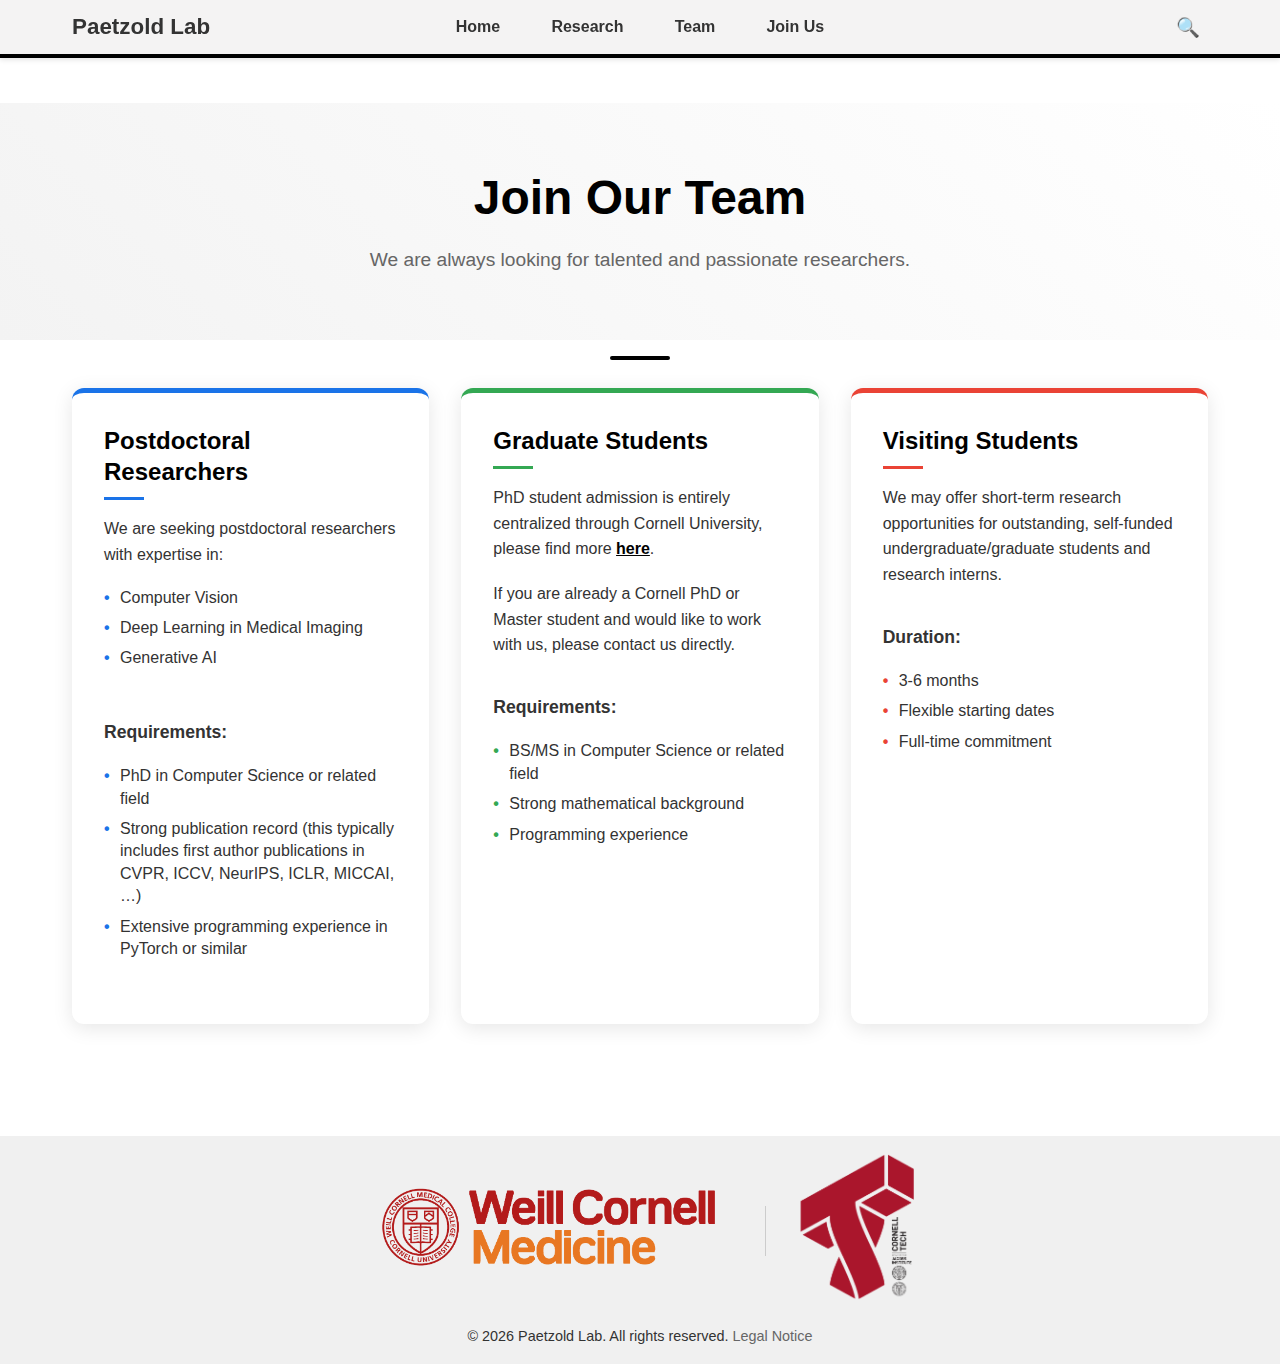
==== join_us.html @ 3d9d201b "bug fixes" ====
<!DOCTYPE html>
<html lang="en">
<head>
  <meta charset="UTF-8" />
  <title>Join Us - Paetzold Lab</title>
  <meta name="viewport" content="width=device-width, initial-scale=1.0" />
  <meta name="description" content="Paetzold Lab">
  <link rel="icon" type="image/png" href="images/web_logo.png">
  <link rel="stylesheet" href="css/style.css" />
  <link rel="stylesheet" href="css/joinus.css" />
  <script src="js/components.js" defer></script>
  <script src="js/main.js" defer></script>
</head>
<body>
  <!-- Component placeholders -->
  <div id="header-placeholder"></div>
  <div id="search-overlay-placeholder"></div>
    
  <main class="join-page">
    <section class="hero-section">
      <h1>Join Our Team</h1>
      <p>We are always looking for talented and passionate researchers.</p>
    </section>

    <section class="positions-section">
      <div class="position-card postdoc">
        <div class="position-content">
          <h2>Postdoctoral Researchers</h2>
          <p>We are seeking postdoctoral researchers with expertise in:</p>
          <ul>
            <li>Computer Vision</li>
            <li>Deep Learning in Medical Imaging</li>
            <li>Generative AI</li>
          </ul>
          <p class="requirements">Requirements:</p>
          <ul>
            <li>PhD in Computer Science or related field</li>
            <li>Strong publication record (this typically includes first author publications in CVPR, ICCV, NeurIPS, ICLR, MICCAI, …) </li>
            <li>Extensive programming experience in PyTorch or similar</li>
          </ul>
        </div>
      </div>

      <div class="position-card phd">
        <div class="position-content">
            <h2>Graduate Students</h2>
            <p>PhD student admission is entirely centralized through Cornell University, please find more <a href="https://gradschool.cornell.edu/admissions/" class="link-emphasis" target="_blank">here</a>.</p>
            <p>If you are already a Cornell PhD or Master student and would like to work with us, please contact us directly.</p>
            <p class="requirements">Requirements:</p>
            <ul>
                <li>BS/MS in Computer Science or related field</li>
                <li>Strong mathematical background</li>
                <li>Programming experience</li>
            </ul>
        </div>
      </div>

      <div class="position-card visiting">
        <div class="position-content">
          <h2>Visiting Students</h2>
          <p>We may offer short-term research opportunities for outstanding, self-funded undergraduate/graduate students and research interns.</p>
          <p class="requirements">Duration:</p>
          <ul>
            <li>3-6 months</li>
            <li>Flexible starting dates</li>
            <li>Full-time commitment</li>
          </ul>
        </div>
      </div>
    </section>
  </main>

  <div id="footer-placeholder"></div>
</body>
</html>
---- css/style.css ----
/*
 * Paetzold Lab - Main Stylesheet
 * 
 * Contents:
 * 1. CSS Variables & Reset
 * 2. Global Styles
 * 3. Header & Navigation
 * 4. Overlays
 * 5. Hero Carousel
 * 6. Cards & Content Sections
 * 7. Footer
 * 8. Profile Page
 * 9. Team Page
 * 10. Publications Section
 * 11. Animations
 * 12. Responsive Styles
 */

/* ========== 1. CSS VARIABLES & RESET ========== */
:root {
  /* Color scheme */
  --color-primary: #000000;
  --color-secondary: #f5f5f5;
  --color-accent: #0072ff;
  --color-text: #333333;
  --color-text-light: #666666;
  --color-bg: #ffffff;
  --color-bg-alt: #f8f8f8;
  --color-border: #eeeeee;
  
  /* Typography */
  --font-base: "Helvetica Neue", Arial, sans-serif;
  --font-size-base: 16px;
  --font-size-small: 0.9rem;
  --font-size-large: 1.2rem;
  --font-size-xl: 1.5rem;
  --font-size-xxl: 2rem;
  --font-size-huge: 3rem;
  
  /* Spacing */
  --spacing-xs: 0.5rem;
  --spacing-sm: 1rem;
  --spacing-md: 2rem;
  --spacing-lg: 3rem;
  --spacing-xl: 4rem;
  
  /* Layout */
  --border-radius-sm: 4px;
  --border-radius-md: 8px;
  --border-radius-lg: 12px;
  --max-width-content: 1200px;
  --header-height: 58px;
  
  /* Transitions */
  --transition-fast: 0.2s ease;
  --transition-medium: 0.3s ease;
  --transition-slow: 0.5s ease;
  
  /* Shadows */
  --shadow-small: 0 2px 5px rgba(0, 0, 0, 0.1);
  --shadow-medium: 0 5px 15px rgba(0, 0, 0, 0.05);
  --shadow-large: 0 10px 30px rgba(0, 0, 0, 0.1);
}

/* Reset */
* {
  margin: 0;
  padding: 0;
  box-sizing: border-box;
}

/* ========== 2. GLOBAL STYLES ========== */
body {
  font-family: var(--font-base);
  font-size: var(--font-size-base);
  background-color: var(--color-bg);
  color: var(--color-text);
  line-height: 1.6;
}

a {
  color: var(--color-text);
  text-decoration: none;
  transition: color var(--transition-medium);
}

a:hover {
  color: var(--color-primary);
}

h1, h2, h3, h4, h5, h6 {
  margin-bottom: var(--spacing-sm);
  line-height: 1.3;
}

button {
  cursor: pointer;
  border: none;
  background: none;
  font-family: var(--font-base);
}

ul {
  list-style: none;
}

img {
  max-width: 100%;
  height: auto;
}

.text-center {
  text-align: center;
}

/* ========== 3. HEADER & NAVIGATION ========== */
.header {
  width: 100%;
  background: rgba(241, 240, 240, 0.8);
  backdrop-filter: blur(8px);
  -webkit-backdrop-filter: blur(8px);
  box-shadow: var(--shadow-small);
  padding-bottom: 4px;
  position: fixed;
  top: 0;
  z-index: 1000;
  height: var(--header-height);
  box-sizing: border-box;
}

.header-inner {
  display: grid;
  grid-template-columns: 1fr auto 1fr;
  max-width: var(--max-width-content);
  margin: 0 auto;
  padding: 0.4rem var(--spacing-md);
  height: 100%;
  align-items: center;
}

.logo {
  font-size: 1.4rem;
  font-weight: bold;
  text-align: left;
  grid-column: 1;
}

.top-nav {
  display: flex;
  justify-content: center;
  align-items: center;
  grid-column: 2;
  width: auto;
}

.top-nav ul {
  list-style: none;
  display: flex;
  gap: clamp(0.5rem, 2vw, var(--spacing-md));
  justify-content: center;
  align-items: center;
  flex-wrap: nowrap;
}

.top-nav ul li a,
.nav-btn {
  text-decoration: none;
  border: none;
  background: none;
  color: var(--color-text);
  font-size: clamp(1.0rem, 1vw, 1rem);
  font-weight: 600;
  cursor: pointer;
  position: relative;
  padding: clamp(0.3rem, 0.5vw, 0.5rem) clamp(0.4rem, 1vw, 1rem);
  transition: color var(--transition-medium);
  white-space: nowrap;
}

.top-nav ul li a::after,
.nav-btn::after {
  content: '';
  position: absolute;
  bottom: 0;
  left: 50%;
  transform: translateX(-50%);
  width: 0;
  height: 2px;
  background-color: var(--color-primary);
  transition: width var(--transition-medium);
}

.top-nav ul li a:hover::after,
.nav-btn:hover::after,
.top-nav ul li a.active::after {
  width: 75%;
  height: 3px;
}

.top-nav ul li a:hover,
.top-nav ul li a.active,
.nav-btn:hover {
  color: var(--color-primary);
}

.nav-right {
  display: flex;
  justify-content: flex-end;
  grid-column: 3;
}

.nav-right .search-btn {
  background: none; 
  border: none;
  font-size: 1.2rem;
  cursor: pointer;
  padding: 0.5rem;
  transition: transform var(--transition-medium);
}

.nav-right .search-btn:hover {
  transform: scale(1.1) rotate(45deg);
}

.progress-container {
  width: 100%;
  height: 4px;
  background: #f3f3f3;
  position: absolute;
  bottom: 0;
  left: 0;
}

.progress-bar {
  height: 100%;
  background: var(--color-primary);
  width: 0;
  transition: width 0.3s;
}

/* ========== 4. OVERLAYS ========== */
.overlay {
  position: fixed;
  top: 0;
  left: 0;
  width: 100%;
  height: 100%;
  z-index: 2000;
  opacity: 0;
  pointer-events: none;
  transition: opacity var(--transition-fast);
  overflow-y: auto;
}

.overlay.active {
  opacity: 1;
  pointer-events: auto;
}

.blur-bg {
  position: absolute;
  width: 100%;
  height: 100%;
  background-color: rgba(0, 0, 0, 0.5); 
  backdrop-filter: blur(0px);
  opacity: 0;
  transition: opacity var(--transition-medium), backdrop-filter var(--transition-medium);
}

.overlay.active .blur-bg {
  opacity: 1;
  backdrop-filter: blur(8px); 
}

.overlay-content {
  position: absolute;
  top: var(--header-height);
  left: 50%;
  transform: translateX(-50%);
  width: 80%;
  max-width: var(--max-width-content);
  display: flex;
  justify-content: space-between;
  padding: var(--spacing-md);
  color: #fff;
  opacity: 0;
  transition: opacity var(--transition-slow);
}

.overlay.active .overlay-content {
  opacity: 1;
}

.overlay-left, .overlay-right {
  width: 45%;
}

.overlay-left h3, .overlay-right h3 {
  margin-bottom: var(--spacing-sm);
  font-size: var(--font-size-large);
}

.overlay-left ul li, .overlay-right ul li {
  margin: var(--spacing-xs) 0;
}

.overlay-left ul li a, .overlay-right ul li a {
  color: #fff;
  text-decoration: none;
  transition: opacity var(--transition-medium);
}

.overlay-left ul li a:hover, .overlay-right ul li a:hover {
  opacity: 0.8;
}

/* Search Overlay */
.search-content {
  position: absolute;
  top: 100px;
  left: 50%;
  transform: translateX(-50%);
  width: 90%;
  max-width: 800px;
  opacity: 0;
  transition: opacity var(--transition-medium);
}

.overlay.active .search-content {
  opacity: 1;
}

.search-container {
  width: 100%;
  padding: var(--spacing-md);
}

.search-input {
  width: 100%;
  padding: 0.5rem 0;
  font-size: 1.5rem;
  color: white;
  background: transparent;
  border: none;
  border-bottom: 2px solid rgba(255, 255, 255, 0.3);
  transition: border-color var(--transition-medium);
}

.search-input:focus {
  outline: none;
  border-bottom-color: white;
}

.search-results {
  margin-top: var(--spacing-md);
  display: grid;
  gap: var(--spacing-sm);
  grid-template-columns: repeat(auto-fill, minmax(300px, 1fr));
}

.search-result-item {
  background: rgba(255, 255, 255, 0.1);
  backdrop-filter: blur(4px);
  padding: var(--spacing-sm);
  border-radius: var(--border-radius-md);
  color: white;
  cursor: pointer;
  transition: transform var(--transition-fast), background var(--transition-fast);
}

.search-result-item:hover {
  transform: translateY(-2px);
  background: rgba(255, 255, 255, 0.2);
}

.highlight {
  background-color: rgba(255, 255, 0, 0.3);
  padding: 0 2px;
  border-radius: 2px;
}

/* Close button */
.overlay-close {
  position: absolute;
  top: var(--spacing-sm);
  right: var(--spacing-sm);
  font-size: 2rem;
  background: none;
  border: none;
  color: #ccc;
  cursor: pointer;
  transition: color var(--transition-medium);
}

.overlay-close:hover {
  color: #fff;
}

/* ========== 5. HERO CAROUSEL ========== */
.hero-carousel {
  width: 100%;
  position: relative;
  height: 80vh;
  overflow: hidden;
  background: var(--color-bg-alt);
  margin-top: var(--header-height);
}

.carousel-wrapper {
  display: flex;
  transition: transform 0.6s ease;
}

.carousel-slide {
  min-width: 100%;
  height: 80vh;
  position: relative;
  z-index: 2;
}

.carousel-slide .slide-content {
  color: rgb(255, 255, 255);
  mix-blend-mode: exclusion; 
}

.video-bg {
  position: absolute;
  top: 0;
  left: 0;
  width: 100%;
  height: 100%;
  z-index: 1;
}


.video-bg video {
  width: 100%;
  height: 100%;
  object-fit: cover;
  filter: saturate(0.8) brightness(0.9);
}

.slide-content {
  position: relative;
  z-index: 3;
  text-align: center;
  color: #fff;
  top: 40%;
  transform: translateY(-40%);
}

.slide-content h2 {
  font-size: 10rem;
  font-weight: bold;
  margin-bottom: var(--spacing-sm);
  text-shadow: 0 2px 5px rgba(0, 0, 0, 0.3);
}

.hero-btn {
  background: var(--color-primary);
  color: #fff;
  border: none;
  padding: 0.7rem 1.2rem;
  border-radius: var(--border-radius-sm);
  cursor: pointer;
  display: inline-block;
  text-decoration: none;
  font-size: 1.3rem;
  font-weight: 500;
  text-decoration: underline;
  transition: background var(--transition-medium), transform var(--transition-medium);
}

.hero-btn:hover {
  background: #333;
  transform: translateY(-2px);
  color: #fff;
}

.hero-btn-container {
  background: rgba(0, 0, 0, 0.8); 
  border-radius: 20px; 
  display: inline-block;
  padding: 0.5rem 1rem;
  margin-top: var(--spacing-sm);
}

/* Indicators (dots) */
.carousel-indicators {
  position: absolute;
  bottom: 10px;
  left: 50%;
  transform: translateX(-50%);
  display: flex;
  gap: 0.5rem;
  z-index: 4;
}

.dot {
  width: 8px;
  height: 8px;
  background: #ccc;
  border-radius: 50%;
  cursor: pointer;
  transition: background var(--transition-medium);
}

.dot.active {
  background: var(--color-primary);
}

/* Arrows */
.carousel-arrow {
  position: absolute;
  top: 50%;
  transform: translateY(-50%);
  background: rgba(255, 255, 255, 0.7);
  border: none;
  font-size: 1.5rem;
  width: 36px;
  height: 36px;
  cursor: pointer;
  z-index: 4;
  border-radius: 50%;
  transition: background var(--transition-medium);
  
  /* Fix centering of the arrow symbols */
  display: flex;
  justify-content: center;
  align-items: center;
  padding: 0; /* Remove any potential padding */
  line-height: 1; /* Reset line height which can affect vertical centering */
}

.carousel-arrow:hover {
  background: #fff;
}

.carousel-arrow.left {
  left: var(--spacing-sm);
}

.carousel-arrow.right {
  right: var(--spacing-sm);
}

.carousel-arrow > span {
  display: inline-block;
  transform: translateY(-2px);
}

/* ========== 6. CARDS & CONTENT SECTIONS ========== */
.small-cards-row {
  width: 90%;
  max-width: var(--max-width-content);
  margin: var(--spacing-md) auto;
  position: relative;
  overflow: hidden; 
}

.row-header {
  display: flex;
  align-items: center;
  justify-content: space-between;
  margin-bottom: var(--spacing-sm);
}

.row-header h2 {
  font-size: var(--font-size-xl);
}

.row-arrows {
  display: flex;
  gap: 0.5rem;
}

.row-arrow {
  background: #fff;
  border: 1px solid #ccc;
  width: 32px;
  height: 32px;
  font-size: 1rem;
  cursor: pointer;
  border-radius: 50%;
  transition: all var(--transition-medium);
}

.row-arrow:hover {
  background: var(--color-primary);
  color: white;
  border-color: var(--color-primary);
}

/* Updated Gallery Card CSS */
.small-card {
  height: 400px; /* Fixed height for the card */
  flex: 0 0 auto;
  width: auto; /* Allow width to vary */
  min-width: 160px; /* Minimum width */
  max-width: 1000px; /* Maximum width to prevent too wide cards */
  overflow: visible;
  position: relative;
  cursor: pointer;
  scroll-snap-align: start;
  transition: box-shadow var(--transition-medium), transform var(--transition-medium);
  z-index: 0;
  /* Use flexbox to organize content */
  display: flex;
  flex-direction: column;
  margin-right: 16px; /* Add space between cards */
}

.small-card-image {
  height: 340px; /* Fixed height for all images */
  width: 100%;
  border-radius: var(--border-radius-md);
  box-shadow: var(--shadow-small);
  transition: box-shadow var(--transition-medium);
  animation: imageSlide 10s linear infinite;
}
@keyframes imageSlide {
  0% { transform: translateX(0); }
  50% { transform: translateX(-20%); }
  100% { transform: translateX(0); }
}

.small-card-image img {
  width: 100%;
  height: 100%;
  object-fit: cover; /* This ensures the image covers the area while maintaining aspect ratio */
  transition: transform 0.3s ease;
}

.small-card:hover {
  transform: translateY(-5px);
}

.small-card:hover .small-card-image {
  box-shadow: var(--shadow-medium);
}

.small-card:hover .small-card-image img {
  transform: scale(1.05);
}

/* Year caption styling */
.card-year {
  font-size: 0.85rem;
  color: var(--color-text-light);
  text-align: center;
  margin-top: 8px;
  font-weight: 500;
}

.cards-scroll-wrapper {
  display: flex;
  gap: 0; /* We're using margin-right on cards instead */
  overflow-x: auto;
  padding: 10px 5px;
  scroll-behavior: smooth;
  -webkit-overflow-scrolling: touch;
}

/* Hide scrollbar for clean appearance */
.cards-scroll-wrapper::-webkit-scrollbar {
  display: none;
}

.cards-scroll-wrapper {
  -ms-overflow-style: none;  /* IE and Edge */
  scrollbar-width: none;     /* Firefox */
}

.small-card:hover .card-year {
  opacity: 1;
}

/* Loading state */
.loading {
  text-align: center;
  padding: var(--spacing-md);
  color: var(--color-text-light);
}

.loading::after {
  content: '';
  display: inline-block;
  width: 1em;
  height: 1em;
  border: 2px solid var(--color-text-light);
  border-radius: 50%;
  border-top-color: transparent;
  animation: spin 1s linear infinite;
  margin-left: 0.5rem;
}

@keyframes spin {
  to { transform: rotate(360deg); }
}

/* Component Placeholder (for development) */
.component-placeholder {
  padding: var(--spacing-md);
  background: #f0f0f0;
  border: 1px dashed #ccc;
  margin: var(--spacing-sm) 0;
  text-align: center;
  color: #666;
}

/* Updated Gallery Infinite Scroll Styles */
.gallery-overflow-container {
  width: 100%;
  overflow: hidden;
  position: relative;
}

.cards-scroll-wrapper.infinite-scroll {
  display: flex;
  width: fit-content; /* Allow container to be as wide as needed */
  animation: scrollLeft 90s linear infinite; /* Slower speed - 90 seconds per cycle */
  padding: 10px 0; /* Remove horizontal padding that could affect scrolling */
}

/* Remove the individual image animation that conflicts with scrolling */
.infinite-scroll .small-card-image {
  animation: none;
}

/* New animation for right-to-left scrolling */
@keyframes scrollLeft {
  0% {
    transform: translateX(0);
  }
  100% {
    transform: translateX(calc(-50% - 16px)); /* Perfect seamless loop point */
  }
}

/* Make sure small cards have consistent width for better scrolling */
.infinite-scroll .small-card {
  flex: 0 0 auto;
  width: auto;
  min-width: 10px;
  max-width: 800px; /* Limit max width for consistency */
  margin-right: 16px;
  display: flex;
  flex-direction: column;
}

/* Ensure images always display properly */
.infinite-scroll .small-card-image {
  height: 350px;
  overflow: hidden;
  display: flex;
  align-items: center;
  justify-content: center;
}

.infinite-scroll .small-card-image img {
  width: 100%;
  height: 100%;
  object-fit: cover;
}

/* Pause animation on hover for better user experience */
.cards-scroll-wrapper.infinite-scroll:hover {
  animation-play-state: paused;
}

/* ========== 7. FOOTER ========== */
.footer {
  text-align: center;
  padding: var(--spacing-sm);
  background: #f0f0f0;
  font-size: var(--font-size-small);
  margin-top: var(--spacing-xl);
}

.footer-logos {
  display: flex;
  align-items: center;
  justify-content: center;
  margin-bottom: var(--spacing-sm);
}

.footer-logo {
  max-width: 400px;
  max-height: 150px; 
  margin: 0 var(--spacing-sm);
}

.footer-divider {
  width: 1px;
  height: 50px;
  background-color: #ccc; 
}

/* ========== 8. PROFILE PAGE ========== */
.profile-page {
  padding: var(--spacing-md);
  padding-top: calc(var(--header-height) + var(--spacing-md));
}

.profile-container {
  display: flex;
  flex-wrap: wrap;
  gap: var(--spacing-md);
  justify-content: center;
  align-items: flex-start;
  max-width: var(--max-width-content);
  margin: 0 auto;
}

.profile-image {
  flex: 1;
  max-width: 300px;
}

.profile-image img {
  width: 100%;
  height: auto;
  border-radius: var(--border-radius-md);
  box-shadow: var(--shadow-medium);
}

.profile-details {
  flex: 2;
  max-width: 600px;
  text-align: left;
}

.profile-details h1 {
  font-size: var(--font-size-xxl);
  margin-bottom: var(--spacing-sm);
  border-bottom: 2px solid var(--color-primary);
  padding-bottom: var(--spacing-xs);
}

.profile-details p {
  font-size: var(--font-size-base);
  margin-bottom: var(--spacing-sm);
  line-height: 1.6;
}

.profile-bio h2 {
  font-size: var(--font-size-large);
  margin: var(--spacing-md) 0 var(--spacing-xs) 0;
  color: var(--color-primary);
}

.profile-bio ul {
  margin-bottom: var(--spacing-md);
  padding-left: var(--spacing-md);
}

.profile-bio ul li {
  margin-bottom: var(--spacing-xs);
  position: relative;
  list-style-type: disc;
}

.profile-links {
  display: flex;
  gap: var(--spacing-sm);
  margin-top: var(--spacing-sm);
  flex-wrap: wrap;
}

.profile-link {
  text-decoration: none;
  color: var(--color-accent);
  font-size: var(--font-size-base);
  transition: color var(--transition-medium);
  display: inline-flex;
  align-items: center;
  gap: 0.3rem;
}

.profile-link:hover {
  color: #0056b3;
  text-decoration: underline;
}

/* ========== 9. TEAM PAGE ========== */
.team-page {
  padding: var(--spacing-md);
  padding-top: calc(var(--header-height) + var(--spacing-md));
  text-align: center;
  /* max-width: var(--max-width-content); */
  margin: 0 auto;
}

.team-section {
  margin-bottom: var(--spacing-xl);
}

.team-section h2 {
  font-size: var(--font-size-xxl);
  margin-bottom: var(--spacing-lg);
  position: relative;
  display: inline-block;
}

.team-section h2::after {
  content: "";
  position: absolute;
  width: 50px;
  height: 3px;
  background-color: var(--color-primary);
  bottom: -10px;
  left: 50%;
  transform: translateX(-50%);
}

.team-grid {
  display: flex;
  flex-wrap: wrap;
  gap: var(--spacing-md);
  justify-content: center;
}

.team-card {
  width: 200px;
  text-align: center;
  text-decoration: none;
  color: inherit;
  transition: transform var(--transition-medium), box-shadow var(--transition-medium);
}

.team-card img {
  width: 100%;
  height: auto;
  border-radius: var(--border-radius-md);
  transition: box-shadow var(--transition-medium);
}

.team-card:hover img {
  box-shadow: var(--shadow-medium);
}

.team-card:hover {
  transform: translateY(-5px);
}

.team-card h3 {
  margin-top: var(--spacing-xs);
  font-size: var(--font-size-large);
}

/* ========== 10. PUBLICATIONS SECTION ========== */
.publications-showcase {
  padding: var(--spacing-xl) var(--spacing-md);
  padding-top: 3rem;
  position: relative;
  background: #fff;
}

.publications-showcase .button-container {
  text-align: left;
  margin-top: var(--spacing-md);
  padding-left: var(--spacing-sm); /* Add some left padding to align with cards */
  max-width: var(--max-width-content);
  margin: var(--spacing-md) auto 0;
}


.section-header {
  font-size: var(--font-size-xl);
  text-align: center;
  margin-bottom: var(--spacing-xl);
  padding: 0 var(--spacing-sm);
}

.section-header h2 {
  display: inline-block;         /* allows the line to be centered under text */
  position: relative;            /* for positioning the pseudo-element */
  margin: 0 auto;                /* center the h2 itself in its container */
  text-align: center;            /* ensures text is centered if the h2 is wider */
  
  /* fade in from below (like fadeInUp) */
  opacity: 0;
  transform: translateY(20px);
  animation: fadeInUp 0.8s ease forwards;
}

/* The horizontal line under the heading */
.section-header h2::after {
  content: '';
  position: absolute;
  bottom: -10px;
  left: 50%;
  width: 60px;             /* adjust width to your preference */
  height: 3px;             /* adjust thickness to your preference */
  background: #000;
  
  /* Start hidden/translated so it can fade/slide up */
  opacity: 0;
  transform: translate(-50%, 20px);
  
  /* Use the same fadeInUpLine keyframe with a delay so it appears after the text */
  animation: fadeInUpLine 1s ease 0.3s forwards;
}

/* Example keyframes (same as used for the AI x Medicine line) */
@keyframes fadeInUp {
  to {
    opacity: 1;
    transform: translateY(0);
  }
}

@keyframes fadeInUpLine {
  0% {
    opacity: 0;
    transform: translate(-50%, 20px);
  }
  100% {
    opacity: 1;
    transform: translate(-50%, 0);
  }
}

.pub-featured-wrapper {
  position: relative;
  margin: var(--spacing-md) 0;
}

.pub-featured {
  display: flex;
  gap: var(--spacing-md);
  overflow-x: auto;
  scroll-behavior: smooth;
  scrollbar-width: none;
  padding: var(--spacing-sm);
}

.pub-featured::-webkit-scrollbar {
  display: none;
}

.pub-card {
  min-width: 380px;
  background: white;
  border-radius: var(--border-radius-lg);
  overflow: hidden;
  transition: all 0.4s cubic-bezier(0.4, 0, 0.2, 1);
  box-shadow: var(--shadow-small);
}

.pub-card:hover {
  box-shadow: var(--shadow-medium);
  transform: translateY(-5px);
}

.pub-scroll-btn {
  position: absolute;
  top: 50%;
  transform: translateY(-50%);
  width: 40px;
  height: 40px;
  border-radius: 50%;
  background: white;
  border: 1px solid #eee;
  cursor: pointer;
  z-index: 2;
  transition: all var(--transition-medium);
}

.pub-scroll-btn:hover {
  background: #f8f8f8;
  box-shadow: var(--shadow-small);
}

.pub-scroll-btn.left {
  left: -20px;
}

.pub-scroll-btn.right {
  right: -20px;
}

.pub-card-image {
  height: 240px;
  overflow: hidden;
  position: relative;
}

.pub-card-image img {
  width: 100%;
  height: 100%;
  object-fit: cover;
  transition: transform 0.6s;
}

.pub-card:hover .pub-card-image img {
  transform: scale(1.1);
}

.pub-card-content {
  padding: 1.5rem;
}

.pub-card-meta {
  display: flex;
  flex-wrap: wrap;
  gap: 0.3rem;
  margin-bottom: 0.6rem;
}

.pub-card-badge {
  font-size: 0.8rem;
  padding: 0.25rem 0.75rem;
  border-radius: 20px;
  background: #f0f0f0;
  white-space: nowrap;
  display: inline-block;
  margin: 0.2rem 0.2rem 0.2rem 0;
  text-overflow: ellipsis;
  max-width: 120px;
  overflow: hidden;
}

.pub-card-badge.medical-imaging {
  background-color: #e1f5fe;
  color: #0277bd;
}

.pub-card-badge.gnn {
  background-color: #e8f5e9;
  color: #2e7d32;
}

.pub-card-badge.generative {
  background-color: #fff8e1;
  color: #ff8f00;
}

.pub-card-badge.topology {
  background-color: #f3e5f5;
  color: #7b1fa2;
}

.pub-card-badge.microscopy {
  background-color: #e0f7fa;
  color: #00838f;
}


.pub-card h3 {
  font-size: var(--font-size-large);
  margin: var(--spacing-xs) 0;
  line-height: 1.4;
}

.pub-metrics {
  display: flex;
  gap: var(--spacing-sm);
  margin-top: var(--spacing-sm);
  font-size: var(--font-size-small);
  color: var(--color-text-light);
}

.metric {
  display: flex;
  align-items: center;
  gap: 0.3rem;
}

.view-all-btn {
  text-decoration: none;
  color: var(--color-primary);
  display: inline-flex;
  align-items: center;
  gap: 0.5rem;
  padding: 0.8rem 1.5rem;
  border: 2px solid var(--color-primary);
  border-radius: 30px;
  font-weight: 500;
  transition: all var(--transition-medium);
  margin-left: var(--spacing-sm);
}

.view-all-btn:hover {
  background: var(--color-primary);
  color: #fff;
  transform: translateY(-2px);
}

.view-all-btn svg {
  transition: transform var(--transition-medium);
}

.view-all-btn:hover svg {
  transform: translateX(5px);
}

.view-all-btn path {
  fill: currentColor;
}

/* ========== 11. ANIMATIONS ========== */
@keyframes fadeInUp {
  to {
    opacity: 1;
    transform: translateY(0);
  }
}

@keyframes typing {
  from { width: 0 }
  to { width: 17ch }
}

@keyframes blink-caret {
  from, to { border-color: transparent }
  50% { border-color: black }
}

.typing-title {
  opacity: 0;
  position: relative;
  margin: 0;
  font-family: monospace;
  font-size: 2.5rem;
  font-weight: 500;
  margin-bottom: var(--spacing-md);
  white-space: pre;  
  overflow: hidden;  
  width: calc(17ch + 8px);
  border-right: 2px solid transparent; 
  height: 1.2em;  
}

.typing-title.animate {
  opacity: 1;
  animation: 
    typing 2s steps(17),
    blink-caret 0.75s step-end infinite;
}

.auto-scroll-gallery {
  overflow: hidden;
  position: relative; 
}

.auto-scrolling {
  display: inline-flex;
  /* animation: scrollLeft 20s linear infinite; */
}

@keyframes scrollLeft {
  0% {
    transform: translateX(0);
  }
  100% {
    transform: translateX(-100%); /* Adjust for smoother looping without gaps */
  }
}

/* ========== 12. RESPONSIVE STYLES ========== */
@media (max-width: 1024px) {
  :root {
    --font-size-huge: 2.5rem;
  }
  
  .slide-content h2 {
    font-size: 5rem;
  }
  
  .pub-card {
    min-width: 300px;
  }
  :root {
    --header-height: 58px; /* Smaller header for tablets */
  }
  
  .logo {
    font-size: 1.2rem;
    flex: 0 0 auto; /* Don't allow logo to shrink */
  }
  
  .hero-carousel,
  .carousel-slide {
    height: 40vh;
  }
}

@media (max-width: 768px) {
  :root {
    --font-size-huge: 2rem;
    --spacing-xl: 3rem;
    --spacing-lg: 2rem;
  }

  .header-inner {
    padding: 0.4rem var(--spacing-sm);
  }

  .logo {
    font-size: 0.9rem;
  }
  
  .top-nav ul {
    gap: var(--spacing-sm);
  }
  
  .top-nav ul li a,
  .nav-btn {
    font-size: 0.9rem;
    padding: 0.5rem;
  }
  
  .hero-carousel,
  .carousel-slide {
    height: 40vh;
  }
  
  .slide-content h2 {
    font-size: 3rem;
  }
  
  .slide-content p {
    font-size: 0.9rem;
  }
  
  .hero-btn {
    font-size: 1rem;
  }
  
  .overlay-content {
    flex-direction: column;
    gap: var(--spacing-md);
  }
  
  .overlay-left,
  .overlay-right {
    width: 100%;
  }
  
  .profile-container,
  .team-grid {
    gap: var(--spacing-md);
  }
  
  .pub-featured {
    gap: var(--spacing-sm);
  }
  
  .pub-card {
    min-width: 260px;
  }
  
  .footer-logo {
    max-width: 200px;
    max-height: 80px;
  }
}


@media (max-width: 600px) {
  .nav-right {
    flex: 0 0 auto; /* Don't allow right section to shrink */
  }
  
  .top-nav {
    flex: 1; /* Allow nav to take remaining space */
    justify-content: center; /* Keep centered - key fix */
    overflow-x: auto; /* Enable horizontal scrolling only when needed */
    -webkit-overflow-scrolling: touch;
    scrollbar-width: none; /* Hide scrollbar in Firefox */
    -ms-overflow-style: none; /* Hide scrollbar in IE/Edge */
  }
  
  .top-nav::-webkit-scrollbar {
    display: none; /* Hide scrollbar in Chrome/Safari */
  }
  
  .top-nav ul {
    padding: 0;
    margin: 0 auto;
    width: auto; /* Let it size naturally */
  }
}


@media (max-width: 480px) {
  :root {
    --font-size-xxl: 1.8rem;
    --font-size-xl: 1.3rem;
    --spacing-md: 1.5rem;
  }
  
  .header-inner {
    gap: 0.3rem;
  }
  
  .logo {
    font-size: 0.9rem;
    margin-right: var(--spacing-xs);
  }
  
  .top-nav ul {
    gap: 0.1rem;
  }
  
  .top-nav ul li a,
  .nav-btn {
    font-size: 0.8rem;
    padding: 0.4rem;
  }
  
  .hero-carousel,
  .carousel-slide {
    height: 30vh;
  }
  
  .slide-content h2 {
    font-size: 2rem;
  }
  
  .carousel-arrow {
    width: 30px;
    height: 30px;
    font-size: 1rem;
  }
  
  .pub-scroll-btn {
    width: 30px;
    height: 30px;
  }
  
  .team-card {
    width: 150px;
  }
}

/* Firefox support for backdrop-filter */
@supports not (backdrop-filter: blur(8px)) {
  .header {
    background: rgba(241, 240, 240, 0.95);
  }
  
  .overlay .blur-bg {
    background: rgba(0, 0, 0, 0.9);
  }
  
  .search-result-item {
    background: rgba(255, 255, 255, 0.3);
  }
}
---- css/joinus.css ----
/*
 * Paetzold Lab - Join Us Page Styles
 * 
 * Contents:
 * 1. Page Layout
 * 2. Hero Section
 * 3. Position Cards
 * 4. Card Content Styles
 * 5. Responsive Styles
 */

/* ========== 1. PAGE LAYOUT ========== */
.join-page {
  padding-top: calc(71px + 2rem);
  min-height: calc(100vh - 71px);
  background: #fff;
}

/* ========== 2. HERO SECTION ========== */
.hero-section {
  text-align: center;
  padding: 4rem 2rem;
  background: linear-gradient(45deg, #f3f3f3, #fff);
  position: relative;
}

.hero-section::after {
  content: '';
  position: absolute;
  bottom: -20px;
  left: 50%;
  transform: translateX(-50%);
  width: 60px;
  height: 4px;
  background: #000;
  border-radius: 2px;
}

.hero-section h1 {
  font-size: 3rem;
  margin-bottom: 1rem;
  position: relative;
  display: inline-block;
  color: #000;
}

.hero-section p {
  font-size: 1.2rem;
  max-width: 600px;
  margin: 0 auto;
  color: #666;
  line-height: 1.6;
}

/* ========== 3. POSITION CARDS ========== */
.positions-section {
  max-width: 1200px;
  margin: 0 auto;
  padding: 3rem 2rem;
  display: grid;
  grid-template-columns: repeat(auto-fit, minmax(300px, 1fr));
  gap: 2rem;
}

.position-card {
  background: #fff;
  border-radius: 12px;
  overflow: hidden;
  box-shadow: 0 4px 20px rgba(0,0,0,0.1);
  transition: transform 0.3s, box-shadow 0.3s;
  height: 100%;
  display: flex;
  flex-direction: column;
}

.position-card:hover {
  transform: translateY(-5px);
  box-shadow: 0 6px 30px rgba(0,0,0,0.15);
}

/* Card color accents */
.position-card.postdoc {
  border-top: 5px solid #1a73e8;
}

.position-card.phd {
  border-top: 5px solid #34a853;
}

.position-card.visiting {
  border-top: 5px solid #ea4335;
}

/* ========== 4. CARD CONTENT STYLES ========== */
.position-content {
  padding: 2rem;
  flex: 1;
  display: flex;
  flex-direction: column;
}

.position-content h2 {
  font-size: 1.5rem;
  margin-bottom: 1rem;
  color: #000;
  position: relative;
  padding-bottom: 0.8rem;
}

.position-content h2::after {
  content: '';
  position: absolute;
  bottom: 0;
  left: 0;
  width: 40px;
  height: 3px;
  background-color: currentColor;
}

.position-card.postdoc h2::after {
  background-color: #1a73e8;
}

.position-card.phd h2::after {
  background-color: #34a853;
}

.position-card.visiting h2::after {
  background-color: #ea4335;
}

.position-content p {
  margin-bottom: 1.2rem;
  line-height: 1.6;
  color: #333;
}

.position-content ul {
  list-style: none;
  padding-left: 1rem;
  margin-bottom: 1.5rem;
}

.position-content ul li {
  margin-bottom: 0.5rem;
  position: relative;
  line-height: 1.4;
}

.position-content ul li:before {
  content: "•";
  color: #000;
  font-weight: bold;
  position: absolute;
  left: -1rem;
}

.position-card.postdoc ul li:before {
  color: #1a73e8;
}

.position-card.phd ul li:before {
  color: #34a853;
}

.position-card.visiting ul li:before {
  color: #ea4335;
}

.requirements {
  font-weight: 600;
  margin: 1rem 0 0.5rem;
  font-size: 1.1rem;
}

.apply-btn {
  display: inline-block;
  padding: 0.8rem 2rem;
  background: #000;
  color: #fff;
  text-decoration: none;
  border-radius: 4px;
  transition: transform 0.3s;
  margin-top: auto;
  align-self: flex-start;
}

.apply-btn:hover {
  transform: translateY(-2px);
}

.link-emphasis {
  text-decoration: underline;
  font-weight: 600;
  color: #000;
  transition: opacity 0.3s;
}

.link-emphasis:hover {
  opacity: 0.7;
}

/* ========== 5. RESPONSIVE STYLES ========== */
@media (max-width: 768px) {
  .positions-section {
    grid-template-columns: 1fr;
    padding: 2rem 1rem;
  }
  
  .hero-section {
    padding: 2rem 1rem;
  }
  
  .hero-section h1 {
    font-size: 2rem;
  }
  
  .hero-section p {
    font-size: 1rem;
  }
  
  .position-content {
    padding: 1.5rem;
  }
  
  .position-content h2 {
    font-size: 1.3rem;
  }
}

@media (max-width: 480px) {
  .hero-section {
    padding: 1.5rem 1rem;
  }
  
  .positions-section {
    gap: 1.5rem;
    padding: 1.5rem 1rem;
  }
  
  .position-content {
    padding: 1.2rem;
  }
  
  .position-content ul {
    padding-left: 0.8rem;
  }
  
  .position-content ul li:before {
    left: -0.8rem;
  }
}
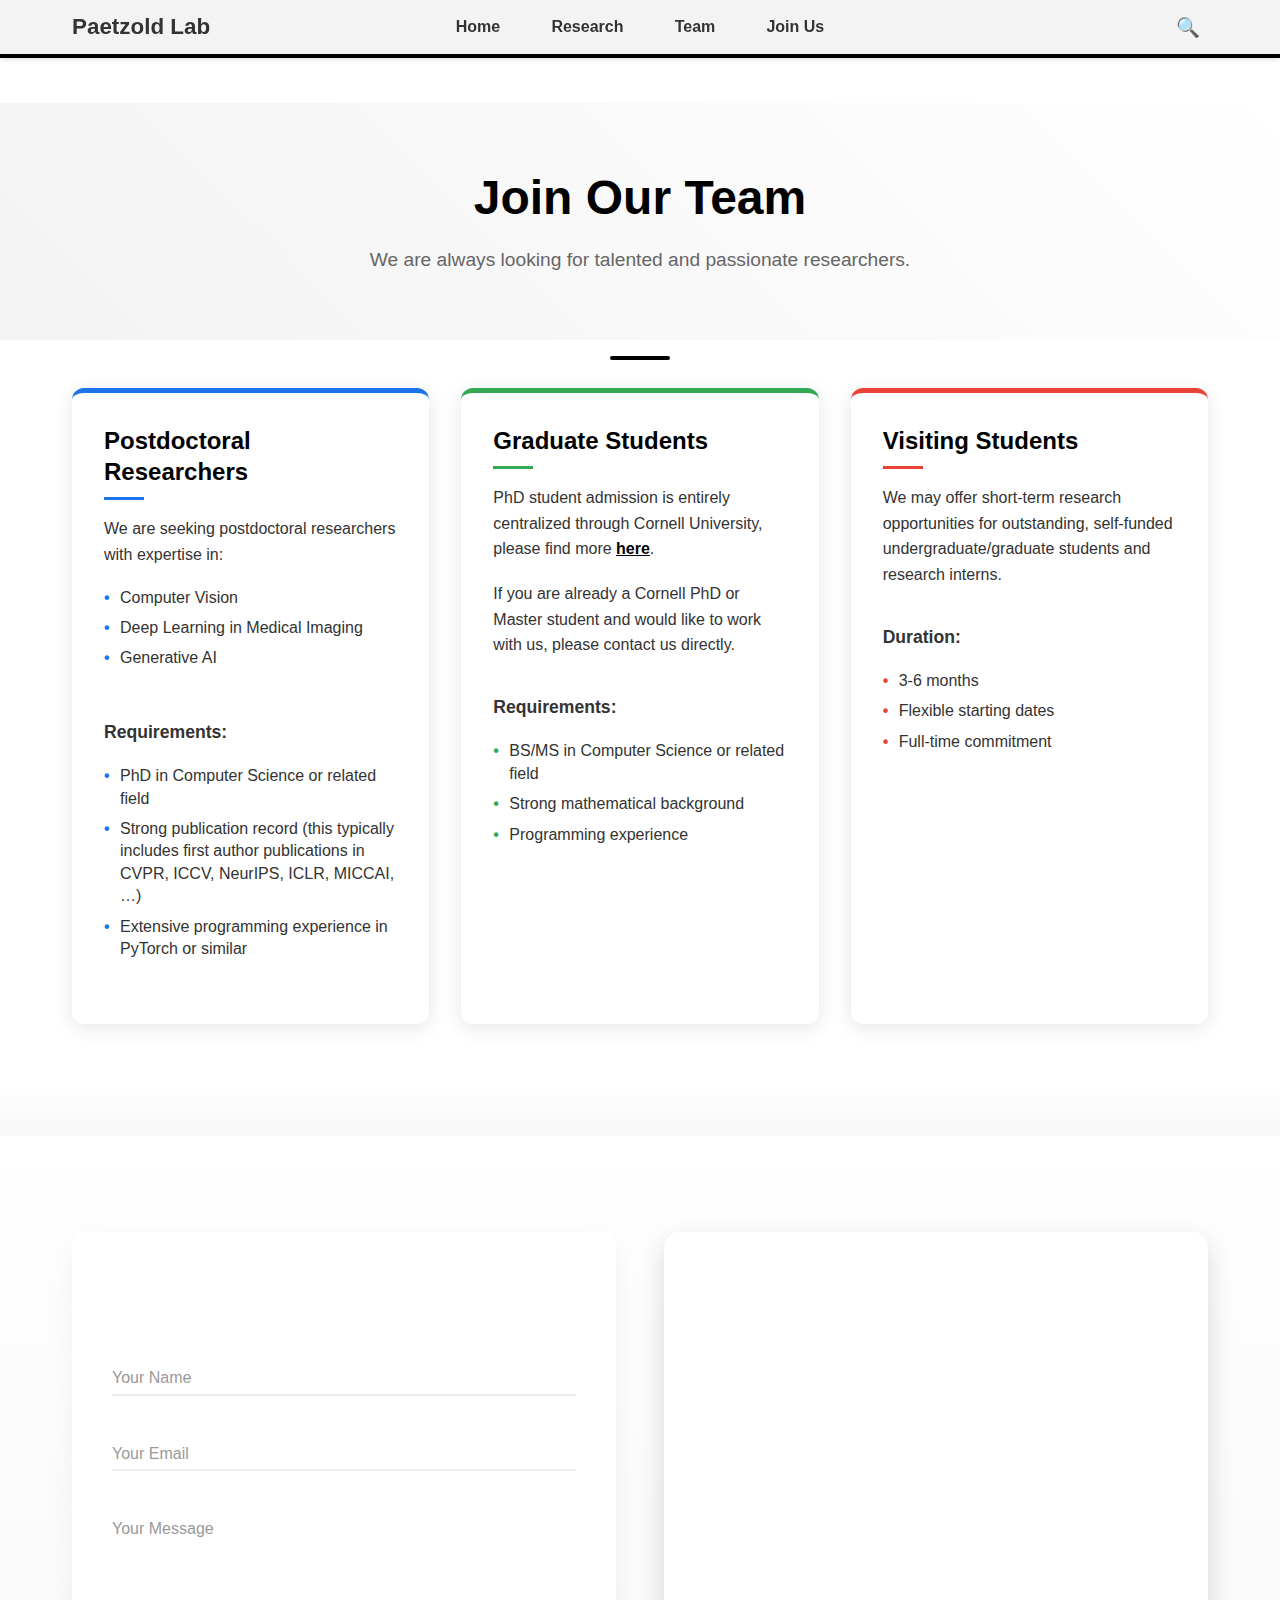
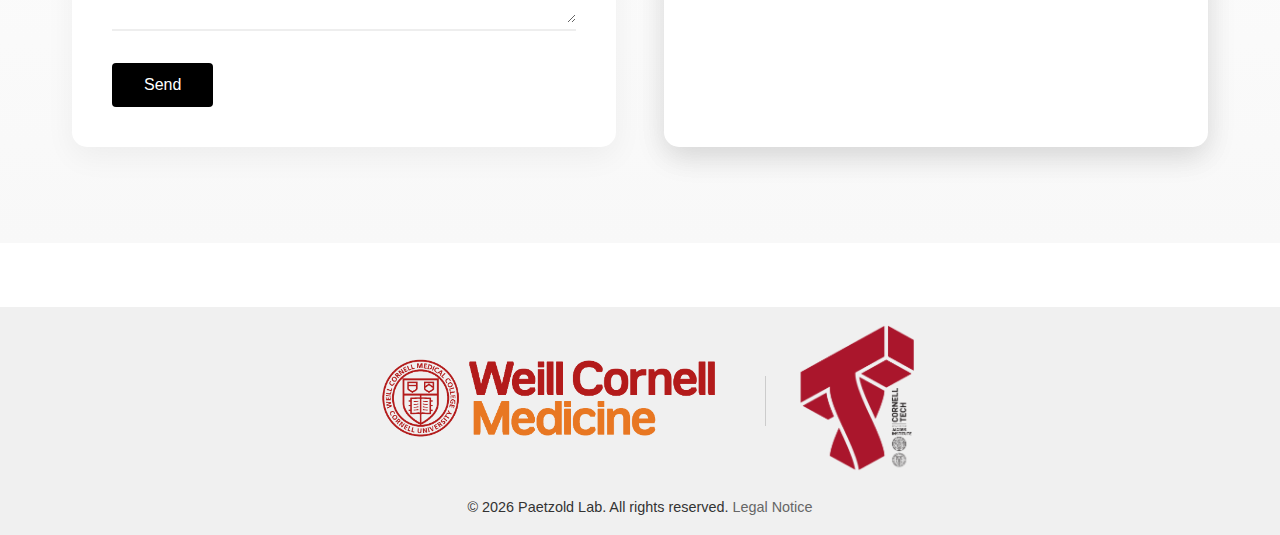
==== commit d30fa514: "bug fixes" ====
--- a/join_us.html
+++ b/join_us.html
@@ -8,6 +8,7 @@
   <link rel="icon" type="image/png" href="images/web_logo.png">
   <link rel="stylesheet" href="css/style.css" />
   <link rel="stylesheet" href="css/joinus.css" />
+  <link rel="stylesheet" href="css/contact.css" />
   <script src="js/components.js" defer></script>
   <script src="js/main.js" defer></script>
 </head>
@@ -69,6 +70,45 @@
       </div>
     </section>
   </main>
+  <section class="contact-section">
+    <div class="contact-container">
+      <section class="contact-form-section">
+        <h1 class="typing-title">Send us a message</h1>
+        <form class="contact-form" id="contact-form">
+          <div class="form-group">
+            <input type="text" id="name" placeholder=" " required>
+            <label for="name">Your Name</label>
+            <span class="focus-border"></span>
+          </div>
+          
+          <div class="form-group">
+            <input type="email" id="email" placeholder=" " required>
+            <label for="email">Your Email</label>
+            <span class="focus-border"></span>
+          </div>
+          
+          <div class="form-group">
+            <textarea id="message" placeholder=" " required></textarea>
+            <label for="message">Your Message</label>
+            <span class="focus-border"></span>
+          </div>
+
+          <button type="submit" class="submit-btn">
+            Send 
+            <span class="btn-hover"></span>
+          </button>
+        </form>
+      </section>
+
+      <section class="map-section">
+        <div class="map-container">
+          <iframe 
+            src="https://www.google.com/maps/embed?pb=!1m18!1m12!1m3!1d3022.29052440226!2d-73.95881038718849!3d40.75563443482199!2m3!1f0!2f0!3f0!3m2!1i1024!2i768!4f13.1!3m3!1m2!1s0x89c259ba857dd7a7%3A0xa9377b1a9772ce08!2sCornell%20Tech!5e0!3m2!1sen!2sus!4v1736203182370!5m2!1sen!2sus"
+            width="100%" height="100%" style="border:0;" allowfullscreen="" loading="lazy"></iframe>
+        </div>
+      </section>
+    </div>
+  </section>
 
   <div id="footer-placeholder"></div>
 </body>
--- a/css/contact.css
+++ b/css/contact.css
@@ -0,0 +1,283 @@
+/*
+ * Paetzold Lab - Contact Page Styles
+ */
+
+/* ========== CONTACT SECTION LAYOUT ========== */
+.contact-section {
+  background: linear-gradient(to bottom, #fff, #f8f8f8);
+  padding: 6rem 0;
+  position: relative;
+  margin-top: 4rem;
+}
+
+.contact-page {
+  padding: 2rem;
+  padding-top: calc(71px + 2rem);
+  min-height: calc(100vh - 71px);
+  background: linear-gradient(to bottom, #fff, #f8f8f8);
+}
+
+.contact-section::before {
+  content: '';
+  position: absolute;
+  top: -50px;
+  left: 0;
+  right: 0;
+  height: 50px;
+  background: linear-gradient(to bottom, transparent, rgba(0,0,0,0.03));
+}
+
+.contact-container {
+  max-width: 1200px;
+  margin: 0 auto;
+  display: grid;
+  grid-template-columns: 1fr 1fr;
+  gap: 3rem;
+  padding: 0 2rem;
+  min-height: 500px;
+}
+
+.contact-form-section,
+.map-section {
+  background: #fff;
+  border-radius: 15px;
+  box-shadow: 0 10px 30px rgba(0,0,0,0.05);
+  /* No fixed height so the content can grow */
+}
+
+.contact-form-section {
+  padding: 2.5rem;
+  display: flex;
+  flex-direction: column;
+  overflow-y: auto; /* Allow scrolling if content overflows */
+}
+
+/* ========== CONTACT FORM STYLES ========== */
+/* Typing animation for the title */
+.typing-title {
+  margin: 0;
+  font-family: monospace;
+  font-size: 2.5rem;
+  font-weight: bold; /* Make it bold */
+  margin-bottom: 2rem;
+  white-space: pre;
+  overflow: hidden;
+  width: calc(17ch + 8px);
+  border-right: 2px solid transparent;
+  height: 1.2em;
+  opacity: 0;
+}
+.typing-title.animate {
+  opacity: 1;
+  animation:
+    typing 2s steps(17),
+    blink-caret 0.75s step-end infinite;
+}
+
+.contact-form {
+  width: 100%;
+}
+
+/* Each form group: label + input/textarea + bottom line */
+.form-group {
+  position: relative;
+  margin-bottom: 2rem;
+}
+
+/* Remove default borders, rely on .focus-border for the line */
+.form-group input,
+.form-group textarea {
+  width: 100%;
+  padding: 0.8rem 0;  /* Top/bottom padding only, so label sits neatly */
+  font-size: 1rem;
+  border: none;
+  background: transparent;
+  /* So the built-in validation doesn't show a red outline */
+  outline: none;
+  /* We won't have a bottom border here to avoid double lines */
+  /* Ensure placeholders exist in HTML so :placeholder-shown works */
+}
+
+/* The faint line under each field, turning black on focus */
+.focus-border {
+  position: absolute;
+  bottom: 0;
+  left: 0;
+  width: 100%;
+  height: 2px;
+  background: #eee;  /* faint line by default */
+  transition: background 0.3s ease;
+}
+.form-group input:focus ~ .focus-border,
+.form-group textarea:focus ~ .focus-border {
+  background: #000;  /* turn black on focus */
+}
+
+/* Floating label starts inside the field */
+.form-group label {
+  position: absolute;
+  left: 0;
+  top: 0.8rem;  
+  color: #999;
+  font-size: 1rem;
+  transition: 0.3s ease;
+  pointer-events: none;
+}
+
+/* Slide label up if field is focused OR has content (not placeholder-shown) */
+.form-group input:focus ~ label,
+.form-group input:not(:placeholder-shown) ~ label,
+.form-group textarea:focus ~ label,
+.form-group textarea:not(:placeholder-shown) ~ label {
+  top: -1.2rem;
+  font-size: 0.8rem;
+  color: #000;
+}
+
+/* Textarea specifics */
+.form-group textarea {
+  min-height: 120px;
+  resize: vertical;
+}
+
+/* Submit button */
+.submit-btn {
+  position: relative;
+  padding: 0.8rem 2rem;
+  background: #000;
+  color: #fff;
+  border: none;
+  border-radius: 4px;
+  font-size: 1rem;
+  cursor: pointer;
+  overflow: hidden;
+  transition: transform 0.3s ease;
+}
+.submit-btn:hover {
+  transform: translateY(-2px);
+}
+
+/* Hover overlay for button */
+.btn-hover {
+  position: absolute;
+  top: 0;
+  left: 0;
+  width: 100%;
+  height: 100%;
+  background: rgba(255,255,255,0.1);
+  transform: translateX(-100%);
+  transition: transform 0.3s ease;
+}
+.submit-btn:hover .btn-hover {
+  transform: translateX(0);
+}
+
+/* ========== MAP SECTION ========== */
+.map-section {
+  width: 100%;
+  min-height: 400px;
+}
+
+.map-container {
+  width: 100%;
+  height: 100%;
+  border-radius: 15px;
+  overflow: hidden;
+  box-shadow: 0 10px 30px rgba(0,0,0,0.1);
+}
+
+.map-container iframe {
+  width: 100%;
+  height: 100%;
+  border: 0;
+}
+
+/* Submit button success state */
+.submit-btn.success {
+  background-color: #4CAF50 !important; /* Green background */
+  color: white !important;
+  position: relative;
+  overflow: hidden;
+  transition: background-color 0.3s ease;
+}
+
+/* Keep the hover effect working with success state */
+.submit-btn.success:hover {
+  background-color: #45a049 !important;
+}
+
+/* ========== KEYFRAMES ========== */
+@keyframes typing {
+  from { width: 0; }
+  to { width: 17ch; }
+}
+
+@keyframes blink-caret {
+  from, to { border-color: transparent; }
+  50% { border-color: black; }
+}
+
+/* ========== RESPONSIVE STYLES ========== */
+@media (max-width: 1000px) and (min-width: 568px) {
+  .contact-section {
+    padding: 3rem 0;
+  }
+  
+  .typing-title {
+    font-size: 2.5rem !important;
+    width: calc(17ch + 8px);
+    height: 1.2em;
+  }
+
+  .contact-container {
+    grid-template-columns: 1fr;
+    min-height: auto;
+    gap: 2rem;
+  }
+
+  .contact-form-section {
+    padding: 1.5rem;
+  }
+  
+  .map-section {
+    height: 300px;
+  }
+}
+
+@media (max-width: 568px) {
+  .contact-section {
+    padding: 3rem 0;
+  }
+  
+  .typing-title {
+    font-size: 1.5rem !important;
+    width: calc(17ch + 4px);
+    height: 1.2em;
+  }
+
+  .contact-container {
+    grid-template-columns: 1fr;
+    min-height: auto;
+    gap: 1.5rem;
+    padding: 0 1rem;
+  }
+
+  .contact-form-section {
+    padding: 1.5rem;
+    min-height: 400px;
+  }
+  
+  .map-section {
+    height: 200px;
+  }
+  
+  .form-group {
+    margin-bottom: 1.5rem;
+  }
+  
+  .submit-btn {
+    width: 100%;
+  }
+
+  
+}
